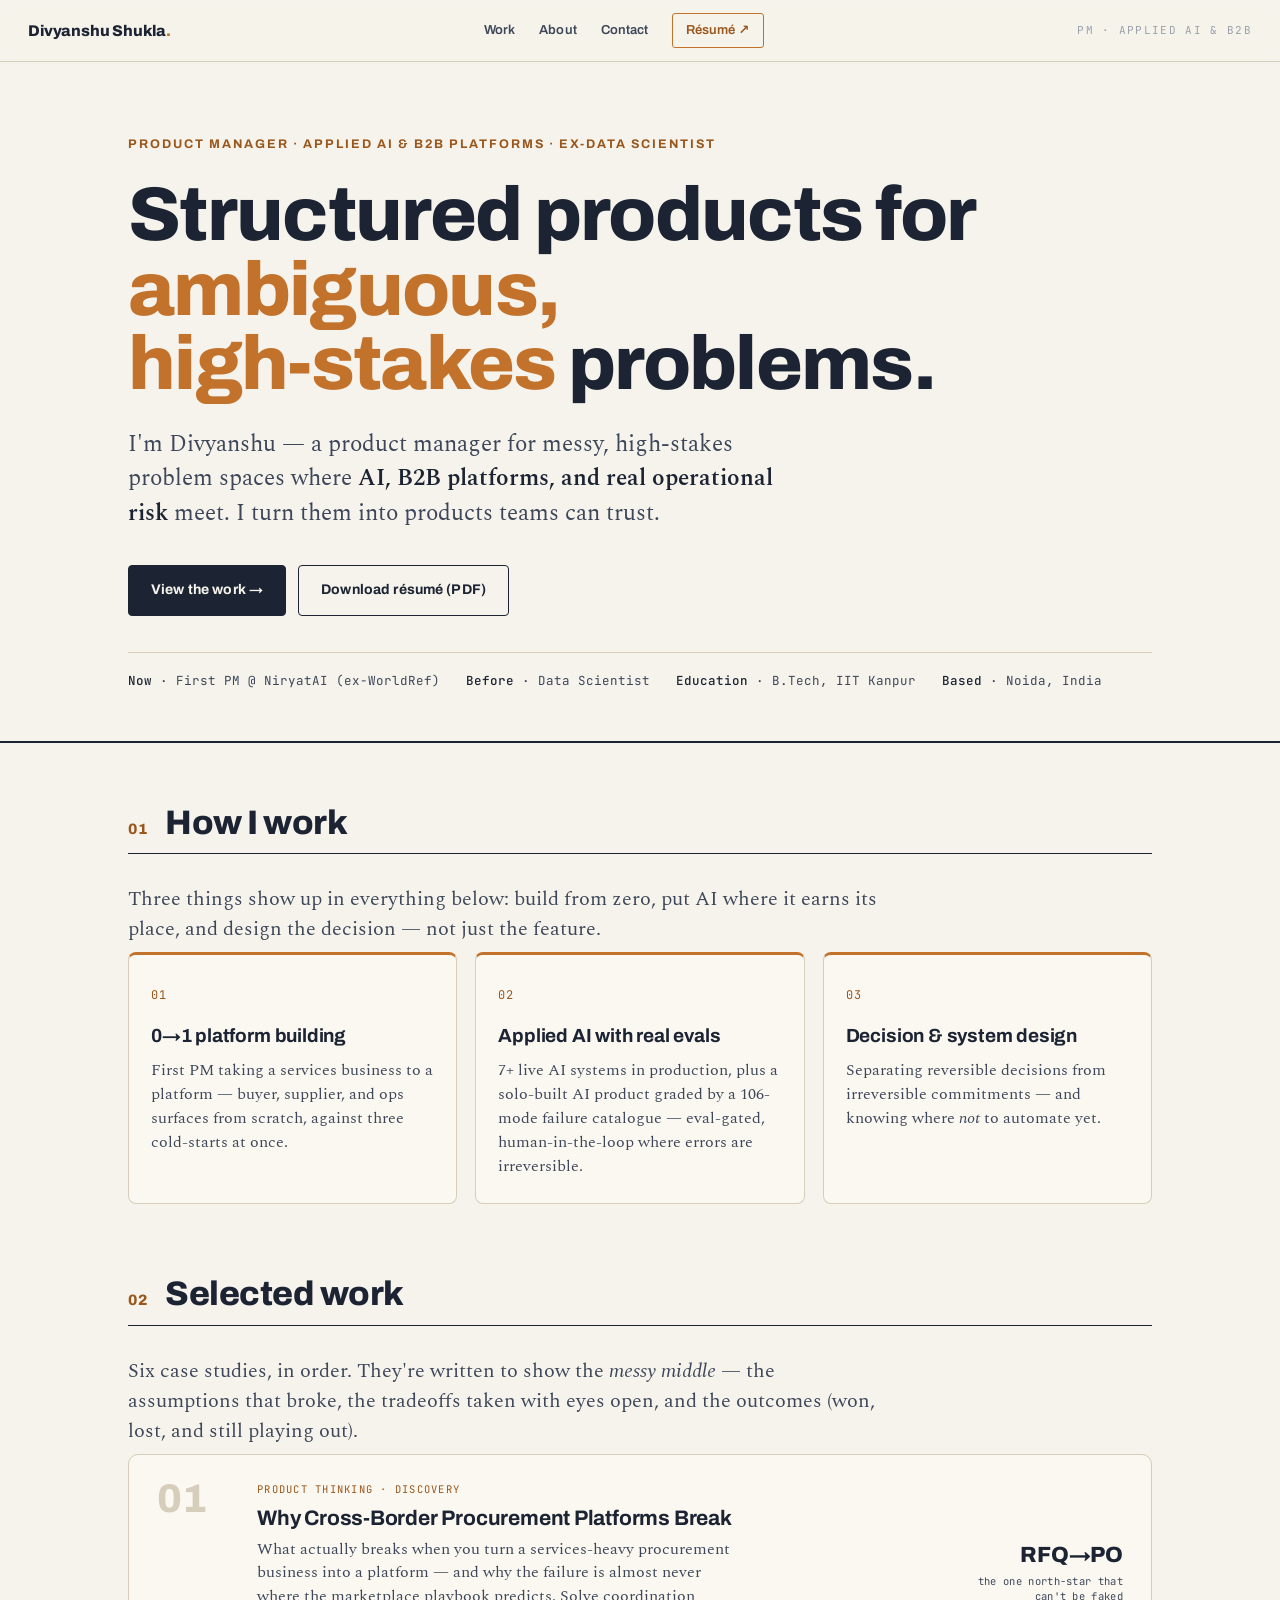
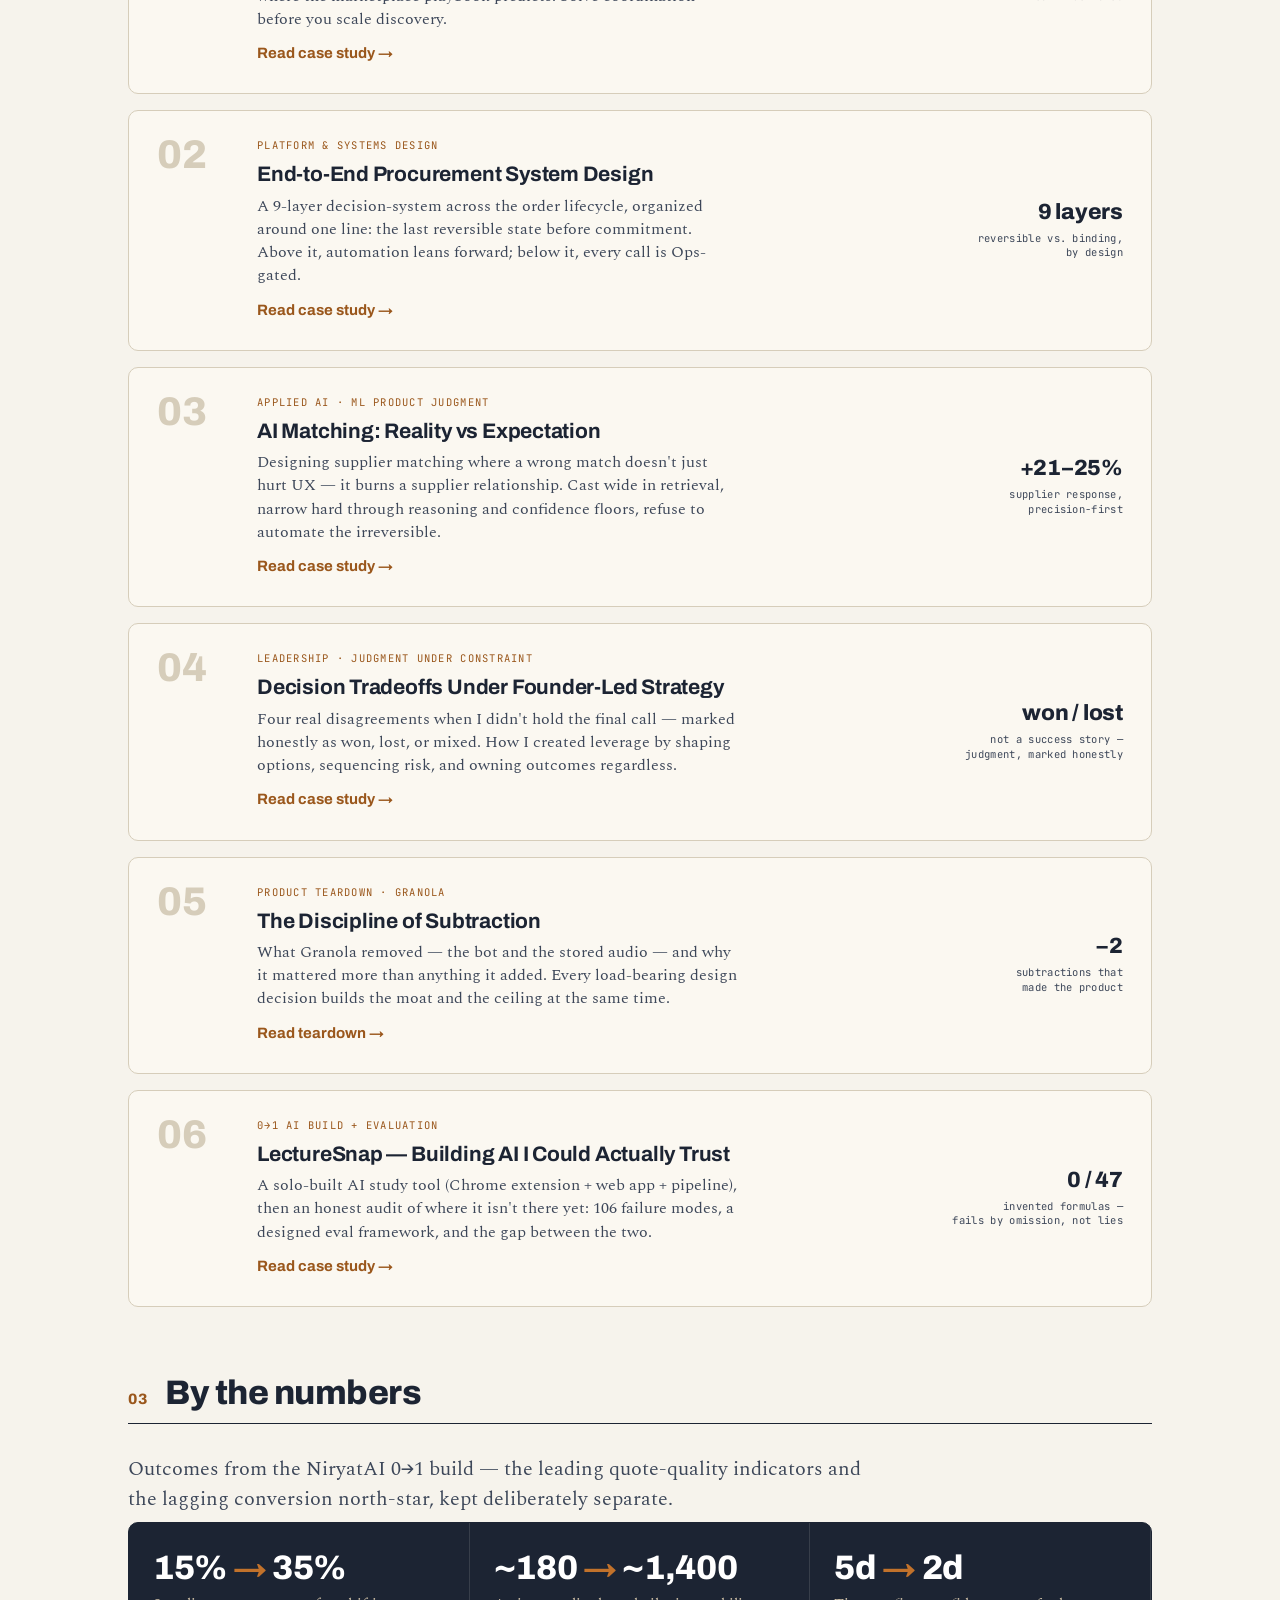
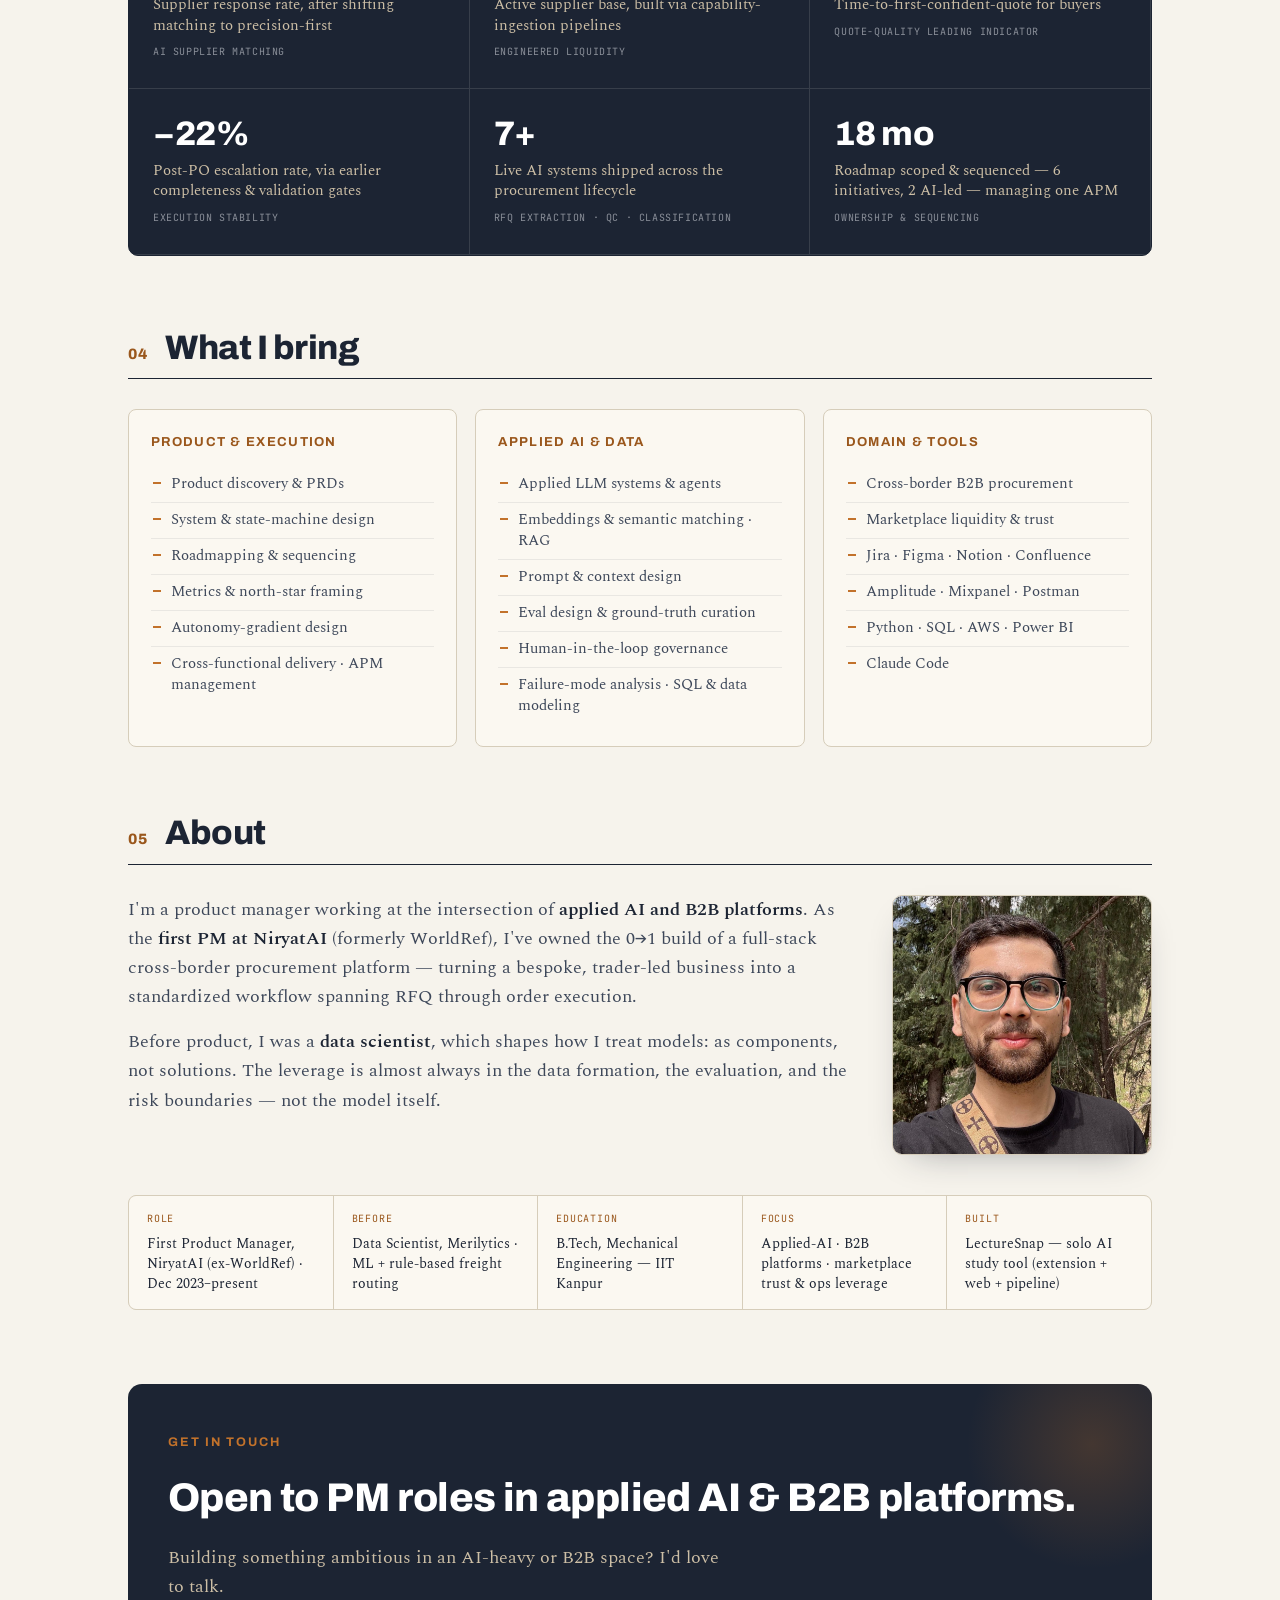
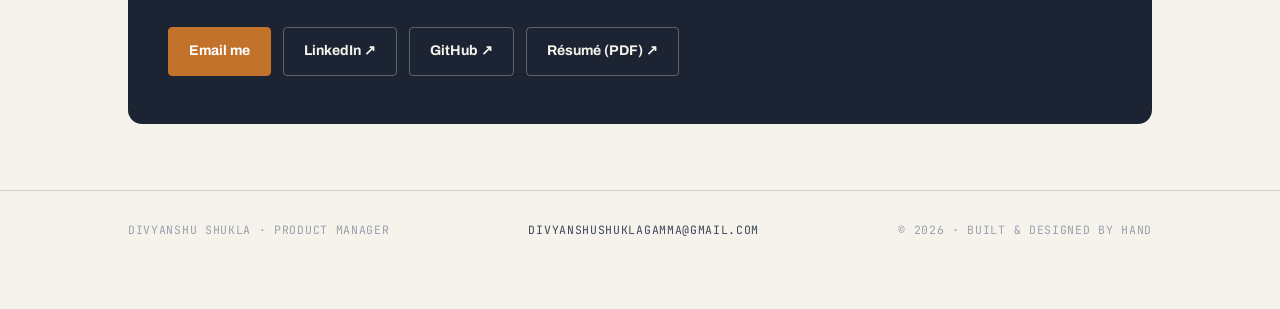
==== index.html @ 14a61c85 "Initial portfolio launch Static PM portfolio — 6 case-study artifacts + homepage, shared design syst" ====
<!DOCTYPE html>
<html lang="en">
<head>
<meta charset="UTF-8">
<meta name="viewport" content="width=device-width, initial-scale=1.0">
<title>Divyanshu Shukla — Product Manager · Applied AI & B2B Platforms</title>
<meta name="description" content="Product manager for applied-AI and B2B platforms. Ex-data scientist. First PM at NiryatAI, building a 0→1 cross-border procurement platform across buyer, supplier, and ops surfaces.">
<meta property="og:title" content="Divyanshu Shukla — Product Manager · Applied AI & B2B Platforms">
<meta property="og:description" content="I take ambiguous, high-stakes problem spaces and ship structured products with measurable outcomes.">
<meta property="og:type" content="website">
<link rel="preconnect" href="https://fonts.googleapis.com">
<link rel="preconnect" href="https://fonts.gstatic.com" crossorigin>
<link href="https://fonts.googleapis.com/css2?family=Spectral:ital,wght@0,400;0,500;0,600;1,400&family=Archivo:wght@400;500;600;700;800&family=JetBrains+Mono:wght@400;500&display=swap" rel="stylesheet">
<link rel="stylesheet" href="assets/pf-chrome.css">
<style>
  :root{
    --ink:#1c2433;
    --ink-soft:#3d4759;
    --paper:#f6f3ec;
    --paper-2:#efe9dd;
    --paper-3:#e9e1d1;
    --line:#d6cdba;
    --line-2:rgba(28,36,51,.08);
    --signal:#c2722b;
    --signal-deep:#9a571c;
    --signal-wash:#f0e2cf;
    --ghost:#9aa1ad;
    --good:#3f7a52;
    --bad:#a8462f;
    --max:1080px;
  }
  *{box-sizing:border-box}
  html{scroll-behavior:smooth}
  body{margin:0;background:var(--paper);color:var(--ink);
    font-family:'Spectral',Georgia,serif;font-size:18px;line-height:1.62;
    -webkit-font-smoothing:antialiased;text-rendering:optimizeLegibility}
  ::selection{background:rgba(194,114,43,.22)}
  .wrap{max-width:var(--max);margin:0 auto;padding:0 28px}
  h1,h2,h3,h4,.eyebrow,.label,.kicker{font-family:'Archivo',system-ui,sans-serif}
  a{color:var(--signal-deep)}

  .eyebrow{font-size:12.5px;font-weight:700;letter-spacing:.16em;text-transform:uppercase;
    color:var(--signal-deep);display:block}
  .mono{font-family:'JetBrains Mono',ui-monospace,monospace}

  /* ---------- HERO ---------- */
  .hero{border-bottom:2px solid var(--ink);padding:72px 0 50px}
  .hero .eyebrow{margin-bottom:24px}
  .hero h1{font-size:clamp(40px,7vw,76px);font-weight:800;line-height:.98;
    letter-spacing:-.022em;margin:0 0 8px}
  .hero h1 .amber{color:var(--signal)}
  .hero .sub{font-size:clamp(19px,2.3vw,23px);color:var(--ink-soft);max-width:660px;
    margin:26px 0 0;line-height:1.5}
  .hero .sub b{color:var(--ink);font-weight:600}
  .cta-row{display:flex;flex-wrap:wrap;gap:12px;margin-top:34px}
  .btn{font-family:'Archivo',sans-serif;font-weight:700;font-size:14px;letter-spacing:.01em;
    text-decoration:none;padding:13px 22px;border-radius:4px;border:1.5px solid var(--ink);
    transition:transform .15s,background .2s,color .2s}
  .btn.primary{background:var(--ink);color:var(--paper)}
  .btn.primary:hover{background:#000;transform:translateY(-1px)}
  .btn.ghost{background:transparent;color:var(--ink)}
  .btn.ghost:hover{background:var(--paper-2);transform:translateY(-1px)}
  .hero .meta{margin-top:36px;display:flex;flex-wrap:wrap;gap:10px 26px;
    font-family:'JetBrains Mono',monospace;font-size:12.5px;color:var(--ink-soft);
    border-top:1px solid var(--line);padding-top:18px}
  .hero .meta b{color:var(--ink);font-weight:500}

  /* ---------- section scaffolding ---------- */
  section.body{padding:62px 0 6px}
  .sechead{display:flex;align-items:baseline;gap:18px;border-bottom:1.5px solid var(--ink);
    padding-bottom:12px;margin-bottom:30px}
  .secnum{font-family:'Archivo',sans-serif;font-weight:800;font-size:15px;
    color:var(--signal-deep);letter-spacing:.04em;flex:none}
  .sechead h2{font-size:clamp(24px,3.6vw,34px);font-weight:800;letter-spacing:-.015em;
    margin:0;line-height:1.06}
  .lede{font-size:20px;color:var(--ink-soft);margin:0 0 8px;max-width:760px;line-height:1.5}

  /* ---------- pillars ---------- */
  .pillars{display:grid;grid-template-columns:repeat(3,1fr);gap:18px;margin:8px 0 4px}
  .pillar{border:1px solid var(--line);border-top:3px solid var(--signal);border-radius:8px;
    padding:24px 22px;background:#fbf8f1}
  .pillar .pn{font-family:'JetBrains Mono',monospace;font-size:12px;color:var(--signal-deep);
    letter-spacing:.08em}
  .pillar h3{font-size:19px;font-weight:700;margin:12px 0 8px;letter-spacing:-.01em}
  .pillar p{margin:0;font-size:15.5px;color:var(--ink-soft);line-height:1.55}

  /* ---------- work cards ---------- */
  .work{display:grid;gap:16px;margin-top:6px}
  .card{display:grid;grid-template-columns:74px 1fr auto;gap:0 26px;align-items:start;
    text-decoration:none;color:inherit;border:1px solid var(--line);border-radius:10px;
    padding:26px 28px;background:#fbf8f1;
    transition:border-color .2s,transform .2s,box-shadow .2s}
  .card:hover{border-color:var(--signal);transform:translateY(-2px);
    box-shadow:0 10px 30px -18px rgba(28,36,51,.4)}
  .card .num{font-family:'Archivo',sans-serif;font-weight:800;font-size:40px;color:var(--line);
    line-height:.9}
  .card:hover .num{color:var(--signal)}
  .card .kind{font-family:'JetBrains Mono',monospace;font-size:10.5px;letter-spacing:.12em;
    text-transform:uppercase;color:var(--signal-deep);margin-bottom:8px;display:block}
  .card h3{font-family:'Archivo',sans-serif;font-size:21px;font-weight:700;margin:0 0 8px;
    letter-spacing:-.01em;line-height:1.16}
  .card p{margin:0;font-size:15.5px;color:var(--ink-soft);line-height:1.5;max-width:60ch}
  .card .res{align-self:center;text-align:right;min-width:150px}
  .card .res .big{font-family:'Archivo',sans-serif;font-weight:800;font-size:22px;color:var(--ink);
    line-height:1;letter-spacing:-.01em}
  .card .res .rl{font-family:'JetBrains Mono',monospace;font-size:10.5px;color:var(--ink-soft);
    letter-spacing:.03em;margin-top:8px;line-height:1.4}
  .card .arrow{font-family:'Archivo',sans-serif;font-weight:700;color:var(--signal-deep);
    font-size:15px;margin-top:10px;display:inline-block}

  /* ---------- metrics ---------- */
  .metrics{display:grid;grid-template-columns:repeat(3,1fr);gap:0;margin:6px 0;
    border:1px solid var(--ink);border-radius:10px;overflow:hidden;background:var(--ink)}
  .metric{padding:28px 24px;background:var(--ink);color:#e9e4d8;
    border-right:1px solid rgba(246,243,236,.12);border-bottom:1px solid rgba(246,243,236,.12)}
  .metric .big{font-family:'Archivo',sans-serif;font-weight:800;font-size:34px;color:#fff;
    line-height:1;letter-spacing:-.01em}
  .metric .big .arr{color:var(--signal);font-weight:700}
  .metric .lbl{font-size:14.5px;color:#cdbfa6;margin-top:10px;line-height:1.4;font-family:'Spectral',serif}
  .metric .src{font-family:'JetBrains Mono',monospace;font-size:10px;color:#8a8f99;
    letter-spacing:.06em;margin-top:8px;text-transform:uppercase}

  /* ---------- competencies ---------- */
  .comp{display:grid;grid-template-columns:repeat(3,1fr);gap:18px}
  .comp .group{border:1px solid var(--line);border-radius:8px;padding:22px;background:#fbf8f1}
  .comp .group h4{font-size:13px;font-weight:700;letter-spacing:.1em;text-transform:uppercase;
    color:var(--signal-deep);margin:0 0 14px}
  .comp ul{list-style:none;margin:0;padding:0}
  .comp li{font-size:14.5px;color:var(--ink-soft);padding:7px 0 7px 20px;position:relative;
    border-bottom:1px solid var(--line-2);line-height:1.45}
  .comp li:last-child{border-bottom:none}
  .comp li::before{content:"";position:absolute;left:2px;top:15px;width:8px;height:2px;
    background:var(--signal)}

  /* ---------- about ---------- */
  .about-grid{display:grid;grid-template-columns:1fr 260px;gap:44px;align-items:start}
  .about p{margin:0 0 16px;color:var(--ink-soft)}
  .about p b{color:var(--ink);font-weight:600}
  .about-side{display:flex;flex-direction:column;gap:18px}
  .portrait{width:100%;height:auto;aspect-ratio:1/1;object-fit:cover;object-position:50% 38%;
    border-radius:10px;border:1px solid var(--line);
    box-shadow:0 14px 36px -20px rgba(28,36,51,.45);display:block}
  .facts{display:grid;grid-template-columns:repeat(auto-fit,minmax(150px,1fr));gap:1px;margin-top:40px;
    background:var(--line);border:1px solid var(--line);border-radius:8px;overflow:hidden}
  .facts .row{display:block;padding:15px 18px;font-size:14px;background:#fbf8f1}
  .facts .k{font-family:'JetBrains Mono',monospace;font-size:10px;letter-spacing:.08em;
    text-transform:uppercase;color:var(--signal-deep);display:block;margin-bottom:7px}
  .facts .v{color:var(--ink);display:block;line-height:1.42}

  /* ---------- contact ---------- */
  .contact{background:var(--ink);color:var(--paper);border-radius:14px;padding:48px 40px;
    margin:6px 0 0;position:relative;overflow:hidden}
  .contact::after{content:"";position:absolute;right:-70px;top:-70px;width:260px;height:260px;
    border-radius:50%;background:radial-gradient(circle,rgba(194,114,43,.24),transparent 68%)}
  .contact .eyebrow{color:var(--signal);margin-bottom:14px}
  .contact h2{font-family:'Archivo',sans-serif;font-size:clamp(28px,4vw,40px);font-weight:800;
    color:#fff;margin:0 0 12px;letter-spacing:-.015em;position:relative;z-index:1}
  .contact p{color:#cdbfa6;max-width:560px;margin:0 0 26px;position:relative;z-index:1}
  .contact .links{display:flex;flex-wrap:wrap;gap:12px;position:relative;z-index:1}
  .contact .links a{font-family:'Archivo',sans-serif;font-weight:700;font-size:14px;
    text-decoration:none;padding:12px 20px;border-radius:4px;border:1.5px solid rgba(246,243,236,.3);
    color:var(--paper);transition:background .2s,border-color .2s}
  .contact .links a:hover{background:rgba(246,243,236,.1);border-color:var(--signal)}
  .contact .links a.solid{background:var(--signal);border-color:var(--signal);color:#fff}
  .contact .links a.solid:hover{background:var(--signal-deep)}

  footer.site{border-top:1px solid var(--line);margin-top:60px;padding:30px 0 70px}
  footer.site .row{display:flex;justify-content:space-between;flex-wrap:wrap;gap:14px;
    font-family:'JetBrains Mono',monospace;font-size:11.5px;letter-spacing:.06em;
    color:var(--ghost);text-transform:uppercase}
  footer.site a{color:var(--ink-soft);text-decoration:none}
  footer.site a:hover{color:var(--signal-deep)}

  .reveal{opacity:0;transform:translateY(16px);transition:opacity .7s ease,transform .7s ease}
  .reveal.in{opacity:1;transform:none}
  @media (prefers-reduced-motion:reduce){.reveal{opacity:1;transform:none;transition:none}}

  @media(max-width:820px){
    .pillars,.comp{grid-template-columns:1fr}
    .metrics{grid-template-columns:1fr 1fr}
    .about-grid{grid-template-columns:1fr;gap:24px;justify-items:center}
    .about{justify-self:stretch}
    .portrait{max-width:240px}
  }
  @media(max-width:680px){
    .wrap{padding:0 20px}
    .hero{padding:52px 0 38px}
    .cta-row .btn{flex:1 1 100%;text-align:center}
    .sechead{gap:12px}
    .card{grid-template-columns:1fr;gap:6px;padding:22px}
    .card .num{font-size:30px}
    .card .res{text-align:left;margin-top:14px}
    .metrics{grid-template-columns:1fr}
    .contact{padding:34px 24px}
  }
</style>
</head>
<body>
<a href="#work" class="pf-skip">Skip to work</a>

<!-- shared top nav -->
<nav class="pf-nav">
  <a class="pf-home" href="index.html">Divyanshu Shukla<span class="dot">.</span></a>
  <div class="pf-nav-links">
    <a href="#work">Work</a>
    <a href="#about">About</a>
    <a href="#contact">Contact</a>
    <a class="pf-cta" href="assets/Divyanshu_Shukla_PM_Resume.pdf" target="_blank" rel="noopener">Résumé ↗</a>
  </div>
  <span class="pf-nav-num">PM · Applied AI &amp; B2B</span>
</nav>

<!-- ============ HERO ============ -->
<header class="hero">
  <div class="wrap">
    <span class="eyebrow">Product Manager · Applied AI &amp; B2B Platforms · Ex-Data Scientist</span>
    <h1>Structured products for <span class="amber">ambiguous,<br>high-stakes</span> problems.</h1>
    <p class="sub">I'm Divyanshu — a product manager for messy, high-stakes problem spaces where <b>AI, B2B platforms, and real operational risk</b> meet. I turn them into products teams can trust.</p>
    <div class="cta-row">
      <a class="btn primary" href="#work">View the work →</a>
      <a class="btn ghost" href="assets/Divyanshu_Shukla_PM_Resume.pdf" target="_blank" rel="noopener">Download résumé (PDF)</a>
    </div>
    <div class="meta">
      <span><b>Now</b> · First PM @ NiryatAI (ex-WorldRef)</span>
      <span><b>Before</b> · Data Scientist</span>
      <span><b>Education</b> · B.Tech, IIT Kanpur</span>
      <span><b>Based</b> · Noida, India</span>
    </div>
  </div>
</header>

<main class="wrap">

<!-- ============ WHAT I DO ============ -->
<section class="body reveal" id="approach">
  <div class="sechead"><span class="secnum">01</span><h2>How I work</h2></div>
  <p class="lede">Three things show up in everything below: build from zero, put AI where it earns its place, and design the decision — not just the feature.</p>
  <div class="pillars">
    <div class="pillar">
      <span class="pn">01</span>
      <h3>0→1 platform building</h3>
      <p>First PM taking a services business to a platform — buyer, supplier, and ops surfaces from scratch, against three cold-starts at once.</p>
    </div>
    <div class="pillar">
      <span class="pn">02</span>
      <h3>Applied AI with real evals</h3>
      <p>7+ live AI systems in production, plus a solo-built AI product graded by a 106-mode failure catalogue — eval-gated, human-in-the-loop where errors are irreversible.</p>
    </div>
    <div class="pillar">
      <span class="pn">03</span>
      <h3>Decision &amp; system design</h3>
      <p>Separating reversible decisions from irreversible commitments — and knowing where <em>not</em> to automate yet.</p>
    </div>
  </div>
</section>

<!-- ============ SELECTED WORK ============ -->
<section class="body reveal" id="work">
  <div class="sechead"><span class="secnum">02</span><h2>Selected work</h2></div>
  <p class="lede">Six case studies, in order. They're written to show the <em>messy middle</em> — the assumptions that broke, the tradeoffs taken with eyes open, and the outcomes (won, lost, and still playing out).</p>

  <div class="work">

    <a class="card" href="artifact-1-why-platforms-break.html">
      <div class="num">01</div>
      <div>
        <span class="kind">Product thinking · Discovery</span>
        <h3>Why Cross-Border Procurement Platforms Break</h3>
        <p>What actually breaks when you turn a services-heavy procurement business into a platform — and why the failure is almost never where the marketplace playbook predicts. Solve coordination before you scale discovery.</p>
        <span class="arrow">Read case study →</span>
      </div>
      <div class="res"><div class="big">RFQ→PO</div><div class="rl">the one north-star that<br>can't be faked</div></div>
    </a>

    <a class="card" href="artifact-2-system-design.html">
      <div class="num">02</div>
      <div>
        <span class="kind">Platform &amp; systems design</span>
        <h3>End-to-End Procurement System Design</h3>
        <p>A 9-layer decision-system across the order lifecycle, organized around one line: the last reversible state before commitment. Above it, automation leans forward; below it, every call is Ops-gated.</p>
        <span class="arrow">Read case study →</span>
      </div>
      <div class="res"><div class="big">9 layers</div><div class="rl">reversible vs. binding,<br>by design</div></div>
    </a>

    <a class="card" href="artifact-3-ai-matching.html">
      <div class="num">03</div>
      <div>
        <span class="kind">Applied AI · ML product judgment</span>
        <h3>AI Matching: Reality vs Expectation</h3>
        <p>Designing supplier matching where a wrong match doesn't just hurt UX — it burns a supplier relationship. Cast wide in retrieval, narrow hard through reasoning and confidence floors, refuse to automate the irreversible.</p>
        <span class="arrow">Read case study →</span>
      </div>
      <div class="res"><div class="big">+21–25%</div><div class="rl">supplier response,<br>precision-first</div></div>
    </a>

    <a class="card" href="artifact-4-decision-tradeoffs.html">
      <div class="num">04</div>
      <div>
        <span class="kind">Leadership · judgment under constraint</span>
        <h3>Decision Tradeoffs Under Founder-Led Strategy</h3>
        <p>Four real disagreements when I didn't hold the final call — marked honestly as won, lost, or mixed. How I created leverage by shaping options, sequencing risk, and owning outcomes regardless.</p>
        <span class="arrow">Read case study →</span>
      </div>
      <div class="res"><div class="big">won / lost</div><div class="rl">not a success story —<br>judgment, marked honestly</div></div>
    </a>

    <a class="card" href="artifact-5-granola-teardown.html">
      <div class="num">05</div>
      <div>
        <span class="kind">Product teardown · Granola</span>
        <h3>The Discipline of Subtraction</h3>
        <p>What Granola removed — the bot and the stored audio — and why it mattered more than anything it added. Every load-bearing design decision builds the moat and the ceiling at the same time.</p>
        <span class="arrow">Read teardown →</span>
      </div>
      <div class="res"><div class="big">−2</div><div class="rl">subtractions that<br>made the product</div></div>
    </a>

    <a class="card" href="artifact-6-lecturesnap.html">
      <div class="num">06</div>
      <div>
        <span class="kind">0→1 AI build + evaluation</span>
        <h3>LectureSnap — Building AI I Could Actually Trust</h3>
        <p>A solo-built AI study tool (Chrome extension + web app + pipeline), then an honest audit of where it isn't there yet: 106 failure modes, a designed eval framework, and the gap between the two.</p>
        <span class="arrow">Read case study →</span>
      </div>
      <div class="res"><div class="big">0 / 47</div><div class="rl">invented formulas —<br>fails by omission, not lies</div></div>
    </a>

  </div>
</section>

<!-- ============ BY THE NUMBERS ============ -->
<section class="body reveal" id="impact">
  <div class="sechead"><span class="secnum">03</span><h2>By the numbers</h2></div>
  <p class="lede">Outcomes from the NiryatAI 0→1 build — the leading quote-quality indicators and the lagging conversion north-star, kept deliberately separate.</p>
  <div class="metrics">
    <div class="metric"><div class="big">15% <span class="arr">→</span> 35%</div><div class="lbl">Supplier response rate, after shifting matching to precision-first</div><div class="src">AI supplier matching</div></div>
    <div class="metric"><div class="big">~180 <span class="arr">→</span> ~1,400</div><div class="lbl">Active supplier base, built via capability-ingestion pipelines</div><div class="src">Engineered liquidity</div></div>
    <div class="metric"><div class="big">5d <span class="arr">→</span> 2d</div><div class="lbl">Time-to-first-confident-quote for buyers</div><div class="src">Quote-quality leading indicator</div></div>
    <div class="metric"><div class="big">−22%</div><div class="lbl">Post-PO escalation rate, via earlier completeness &amp; validation gates</div><div class="src">Execution stability</div></div>
    <div class="metric"><div class="big">7+</div><div class="lbl">Live AI systems shipped across the procurement lifecycle</div><div class="src">RFQ extraction · QC · classification</div></div>
    <div class="metric"><div class="big">18 mo</div><div class="lbl">Roadmap scoped &amp; sequenced — 6 initiatives, 2 AI-led — managing one APM</div><div class="src">Ownership &amp; sequencing</div></div>
  </div>
</section>

<!-- ============ COMPETENCIES ============ -->
<section class="body reveal" id="skills">
  <div class="sechead"><span class="secnum">04</span><h2>What I bring</h2></div>
  <div class="comp">
    <div class="group">
      <h4>Product &amp; execution</h4>
      <ul>
        <li>Product discovery &amp; PRDs</li>
        <li>System &amp; state-machine design</li>
        <li>Roadmapping &amp; sequencing</li>
        <li>Metrics &amp; north-star framing</li>
        <li>Autonomy-gradient design</li>
        <li>Cross-functional delivery · APM management</li>
      </ul>
    </div>
    <div class="group">
      <h4>Applied AI &amp; data</h4>
      <ul>
        <li>Applied LLM systems &amp; agents</li>
        <li>Embeddings &amp; semantic matching · RAG</li>
        <li>Prompt &amp; context design</li>
        <li>Eval design &amp; ground-truth curation</li>
        <li>Human-in-the-loop governance</li>
        <li>Failure-mode analysis · SQL &amp; data modeling</li>
      </ul>
    </div>
    <div class="group">
      <h4>Domain &amp; tools</h4>
      <ul>
        <li>Cross-border B2B procurement</li>
        <li>Marketplace liquidity &amp; trust</li>
        <li>Jira · Figma · Notion · Confluence</li>
        <li>Amplitude · Mixpanel · Postman</li>
        <li>Python · SQL · AWS · Power BI</li>
        <li>Claude Code</li>
      </ul>
    </div>
  </div>
</section>

<!-- ============ ABOUT ============ -->
<section class="body reveal" id="about">
  <div class="sechead"><span class="secnum">05</span><h2>About</h2></div>
  <div class="about-grid">
    <div class="about">
      <p>I'm a product manager working at the intersection of <b>applied AI and B2B platforms</b>. As the <b>first PM at NiryatAI</b> (formerly WorldRef), I've owned the 0→1 build of a full-stack cross-border procurement platform — turning a bespoke, trader-led business into a standardized workflow spanning RFQ through order execution.</p>
      <p>Before product, I was a <b>data scientist</b>, which shapes how I treat models: as components, not solutions. The leverage is almost always in the data formation, the evaluation, and the risk boundaries — not the model itself.</p>
    </div>
    <img class="portrait" src="assets/divyanshu-portrait.jpg" alt="Divyanshu Shukla" width="1000" height="1000" decoding="async">
  </div>
  <div class="facts">
    <div class="row"><span class="k">Role</span><span class="v">First Product Manager, NiryatAI (ex-WorldRef) · Dec 2023–present</span></div>
    <div class="row"><span class="k">Before</span><span class="v">Data Scientist, Merilytics · ML + rule-based freight routing</span></div>
    <div class="row"><span class="k">Education</span><span class="v">B.Tech, Mechanical Engineering — IIT Kanpur</span></div>
    <div class="row"><span class="k">Focus</span><span class="v">Applied-AI · B2B platforms · marketplace trust &amp; ops leverage</span></div>
    <div class="row"><span class="k">Built</span><span class="v">LectureSnap — solo AI study tool (extension + web + pipeline)</span></div>
  </div>
</section>

<!-- ============ CONTACT ============ -->
<section class="body reveal" id="contact">
  <div class="contact">
    <span class="eyebrow">Get in touch</span>
    <h2>Open to PM roles in applied AI &amp; B2B platforms.</h2>
    <p>Building something ambitious in an AI-heavy or B2B space? I'd love to talk.</p>
    <div class="links">
      <a class="solid" href="mailto:divyanshushuklagamma@gmail.com">Email me</a>
      <a href="https://www.linkedin.com/in/ds-v/" target="_blank" rel="noopener">LinkedIn ↗</a>
      <a href="https://github.com/DS-v" target="_blank" rel="noopener">GitHub ↗</a>
      <a href="assets/Divyanshu_Shukla_PM_Resume.pdf" target="_blank" rel="noopener">Résumé (PDF) ↗</a>
    </div>
  </div>
</section>

</main>

<footer class="site">
  <div class="wrap">
    <div class="row">
      <span>Divyanshu Shukla · Product Manager</span>
      <span><a href="mailto:divyanshushuklagamma@gmail.com">divyanshushuklagamma@gmail.com</a></span>
      <span>© 2026 · Built &amp; designed by hand</span>
    </div>
  </div>
</footer>

<script>
  (function(){
    var rm = window.matchMedia && window.matchMedia('(prefers-reduced-motion: reduce)').matches;
    var els = document.querySelectorAll('.reveal');
    if(rm || !('IntersectionObserver' in window)){els.forEach(function(e){e.classList.add('in')});return;}
    var io = new IntersectionObserver(function(entries){
      entries.forEach(function(en){if(en.isIntersecting){en.target.classList.add('in');io.unobserve(en.target);}});
    },{threshold:0.10,rootMargin:'0px 0px -40px 0px'});
    els.forEach(function(e){io.observe(e)});
  })();
</script>
</body>
</html>
---- assets/pf-chrome.css ----
/* ============================================================
   pf-chrome.css — shared portfolio chrome (nav + pager)
   Used by the homepage and all six artifacts so navigation
   is identical everywhere. Palette + type match the artifact-3
   system: Archivo headings / Spectral body / JetBrains Mono labels.
   ============================================================ */
:root{
  --pf-ink:#1c2433;
  --pf-ink-soft:#3d4759;
  --pf-paper:#f6f3ec;
  --pf-paper-2:#efe9dd;
  --pf-line:#d6cdba;
  --pf-signal:#c2722b;
  --pf-signal-deep:#9a571c;
  --pf-signal-wash:#f0e2cf;
  --pf-ghost:#9aa1ad;
}

/* ---- Skip link (a11y) ---- */
.pf-skip{position:absolute;left:-9999px;top:0;background:var(--pf-ink);color:#fff;
  padding:10px 16px;border-radius:0 0 6px 0;z-index:500;font-family:'Archivo',sans-serif;
  font-size:13px;font-weight:600;text-decoration:none}
.pf-skip:focus{left:0}

/* ---- Top nav ---- */
.pf-nav{
  position:sticky;top:0;z-index:200;
  display:flex;align-items:center;justify-content:space-between;gap:18px;
  padding:13px 28px;
  background:rgba(246,243,236,.9);
  -webkit-backdrop-filter:saturate(140%) blur(8px);
  backdrop-filter:saturate(140%) blur(8px);
  border-bottom:1px solid var(--pf-line);
  font-family:'Archivo',system-ui,sans-serif;
}
.pf-nav a{text-decoration:none;color:inherit}
.pf-nav .pf-home{font-weight:800;font-size:15.5px;letter-spacing:-.01em;color:var(--pf-ink);white-space:nowrap}
.pf-nav .pf-home .dot{color:var(--pf-signal)}
.pf-nav-links{display:flex;gap:24px;align-items:center}
.pf-nav-links a{font-size:13px;font-weight:600;color:var(--pf-ink-soft);letter-spacing:.005em;transition:color .15s}
.pf-nav-links a:hover{color:var(--pf-signal-deep)}
.pf-nav-links a.pf-cta{border:1px solid var(--pf-signal);color:var(--pf-signal-deep);
  padding:6px 13px;border-radius:3px}
.pf-nav-links a.pf-cta:hover{background:var(--pf-signal-wash)}
.pf-nav-num{font-family:'JetBrains Mono',ui-monospace,monospace;font-size:11px;
  letter-spacing:.12em;text-transform:uppercase;color:var(--pf-ghost);white-space:nowrap}

@media(max-width:720px){
  .pf-nav{padding:11px 18px}
  .pf-nav-links{gap:14px}
  .pf-nav-links a:not(.pf-cta){display:none}
  .pf-nav-num{display:none}
}

/* ---- Prev / Next pager (artifacts) ---- */
.pf-pager{
  max-width:980px;margin:0 auto;padding:34px 28px 12px;
  display:grid;grid-template-columns:1fr auto 1fr;gap:14px;align-items:stretch;
  font-family:'Archivo',system-ui,sans-serif;
}
.pf-pager a{
  text-decoration:none;border:1px solid var(--pf-line);border-radius:8px;
  padding:16px 18px;background:var(--pf-paper-2);
  transition:border-color .2s,background .2s,transform .2s;display:block}
.pf-pager a:hover{border-color:var(--pf-signal);background:#fbf8f1}
.pf-pager .k{font-family:'JetBrains Mono',ui-monospace,monospace;font-size:10px;
  letter-spacing:.14em;text-transform:uppercase;color:var(--pf-signal-deep);
  display:block;margin-bottom:7px}
.pf-pager .t{font-weight:700;font-size:14.5px;color:var(--pf-ink);line-height:1.32;
  display:block}
.pf-pager .prev{text-align:left}
.pf-pager .next{text-align:right}
.pf-pager .index{display:flex;align-items:center;justify-content:center;text-align:center;
  font-size:12.5px;font-weight:700;color:var(--pf-ink-soft);white-space:nowrap;
  background:transparent;border-style:dashed}
.pf-pager .index:hover{background:transparent;border-color:var(--pf-signal)}
.pf-pager .spacer{border:none;background:transparent;cursor:default}
.pf-pager .spacer:hover{border:none;background:transparent}

@media(max-width:680px){
  .pf-pager{grid-template-columns:1fr;padding:26px 20px 8px}
  .pf-pager .next,.pf-pager .prev{text-align:left}
}
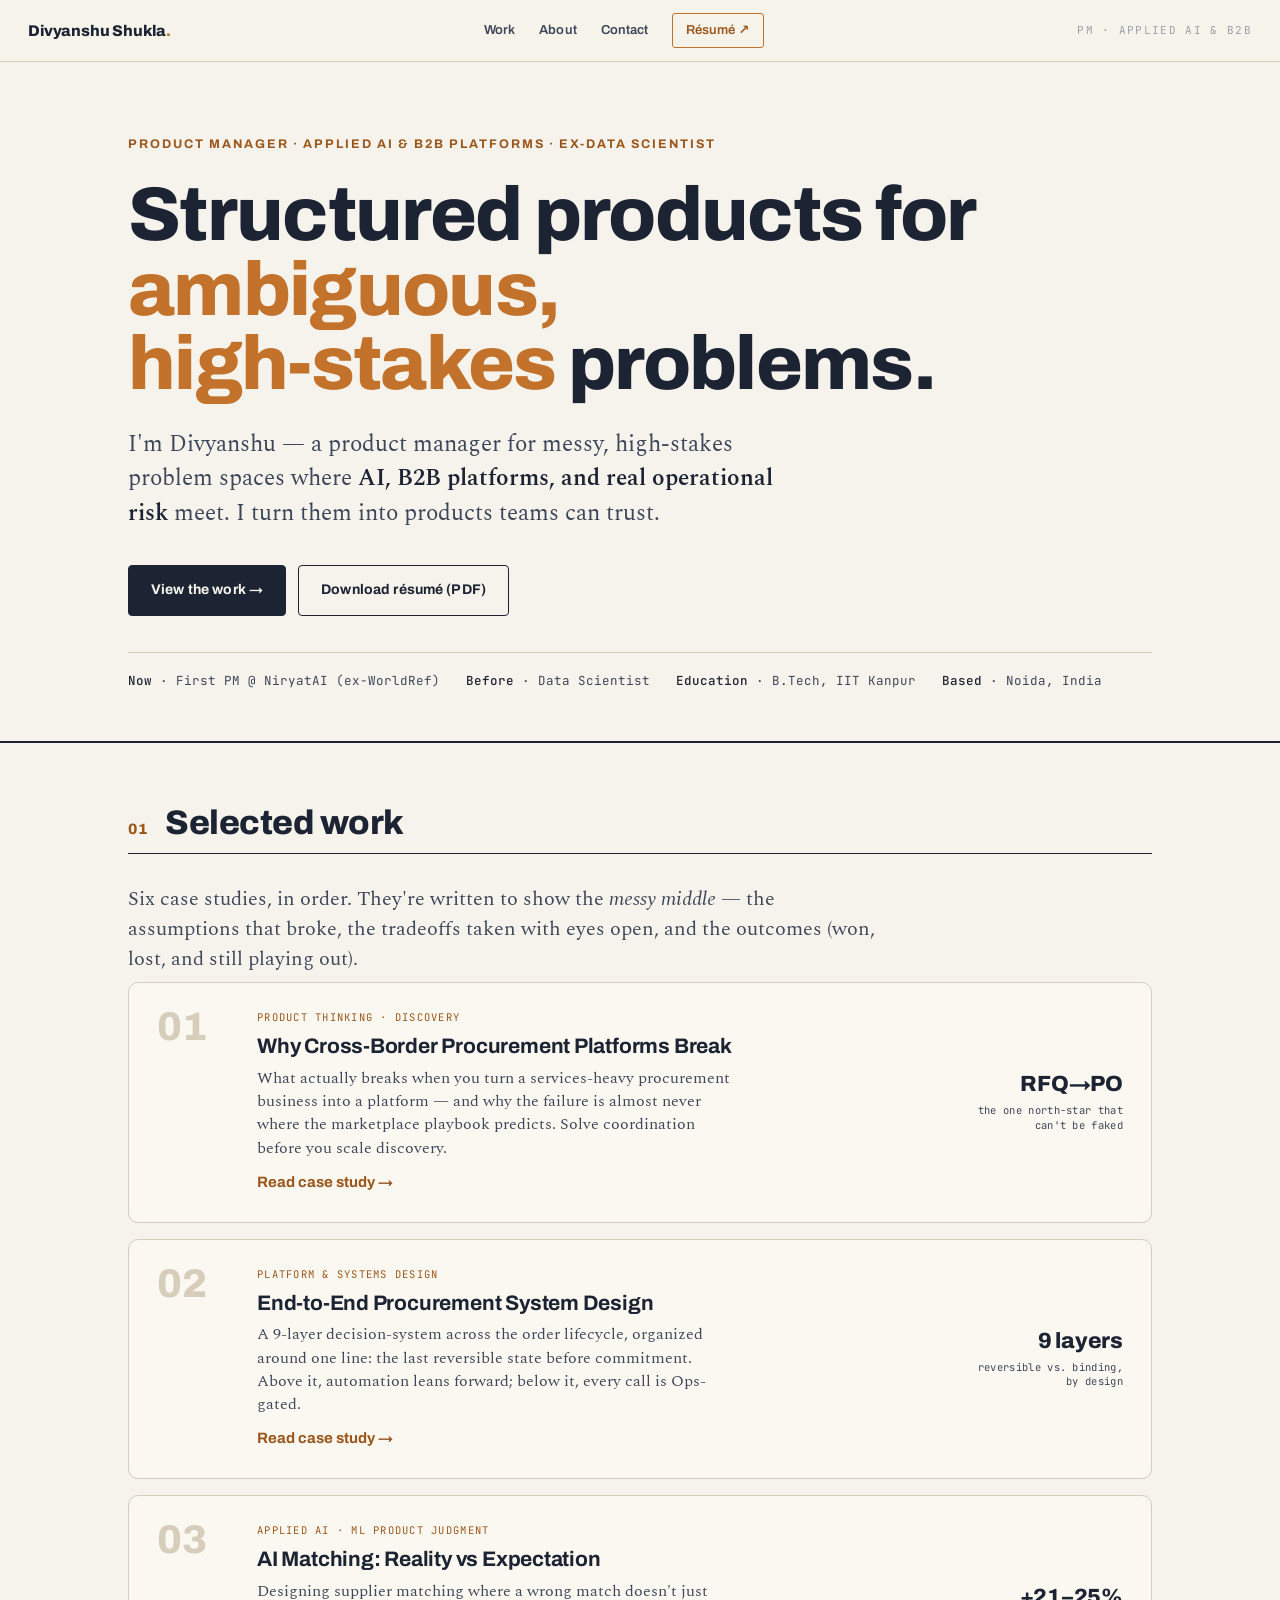
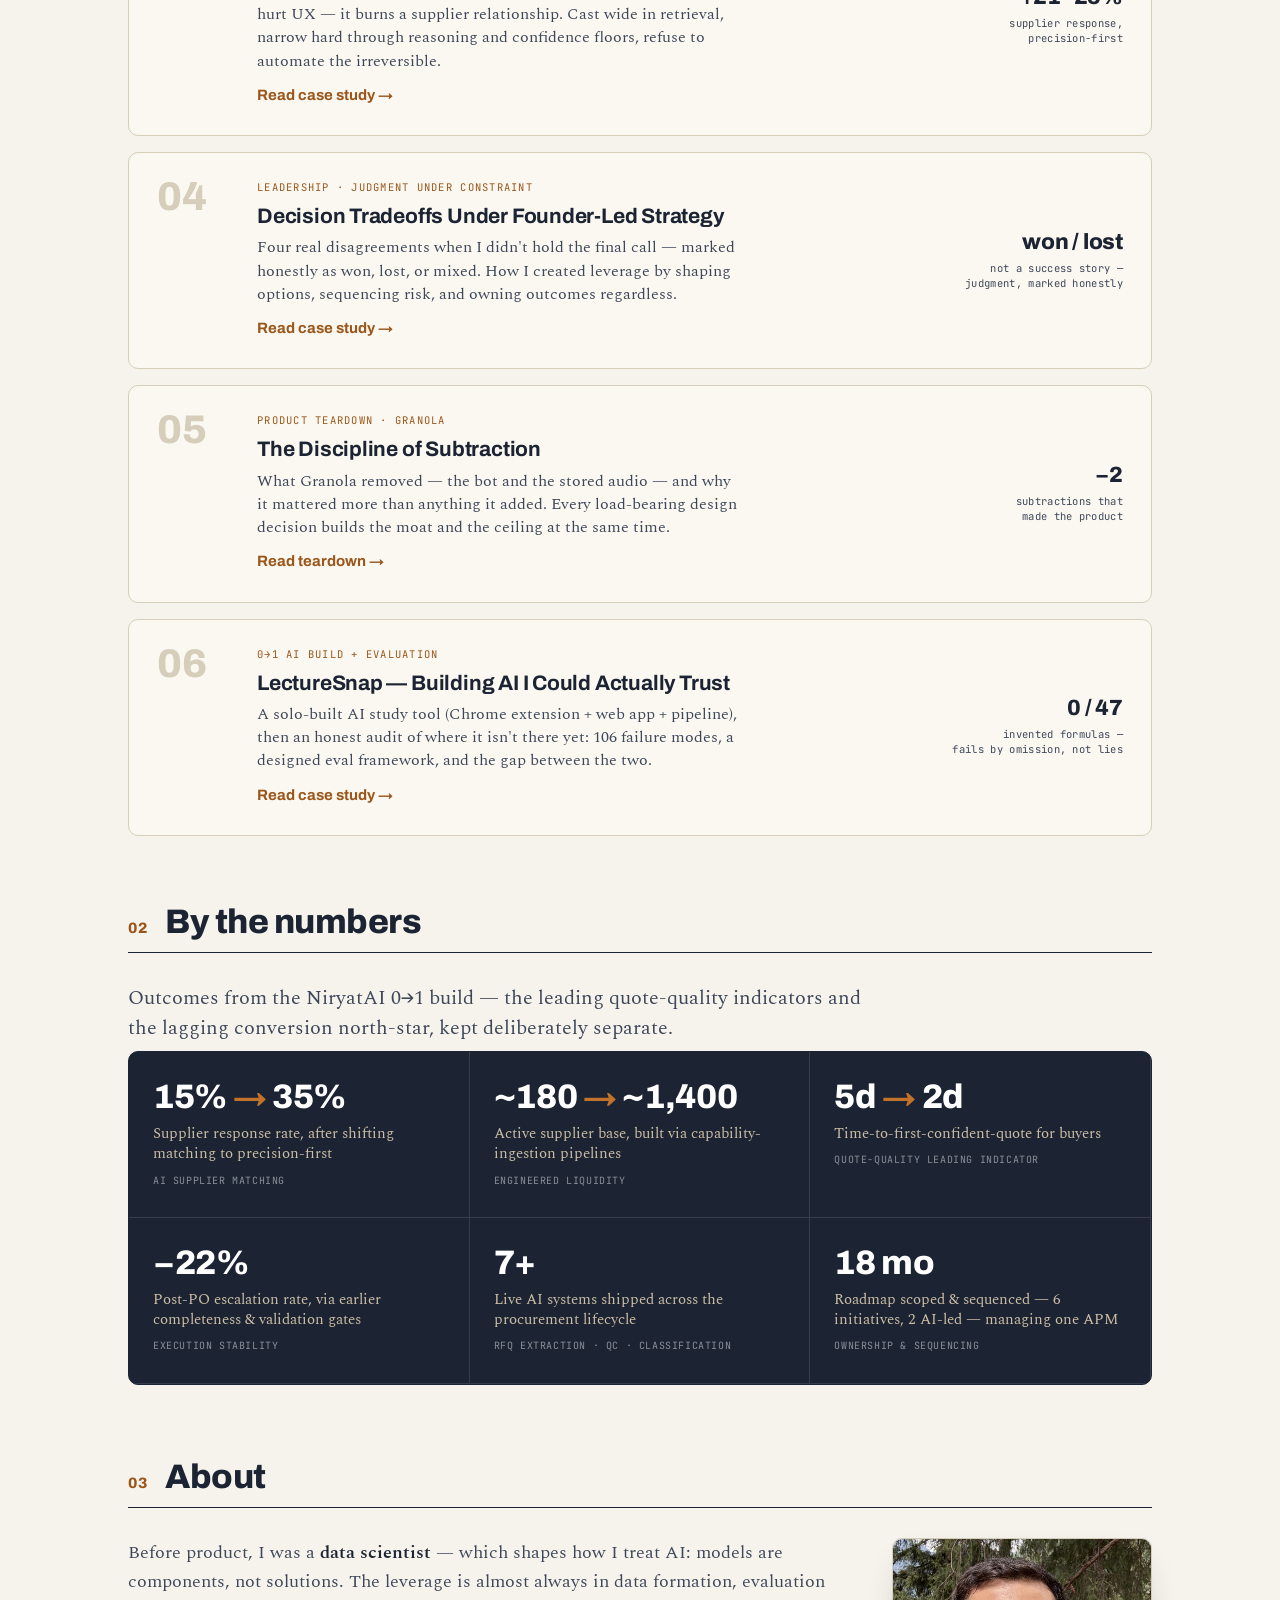
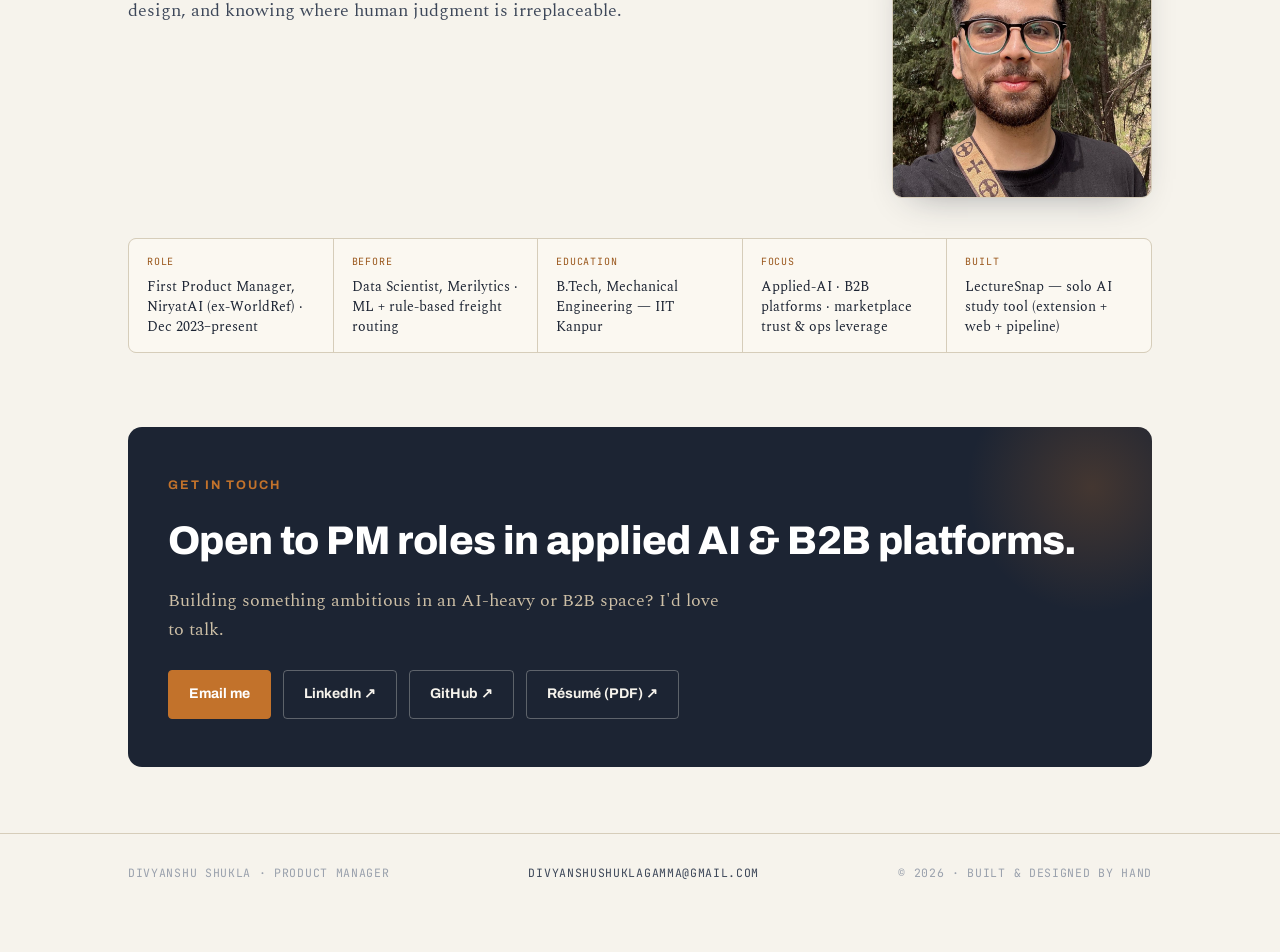
==== commit 6b672005: "Tighten homepage and normalize artifact design system Homepage: remove How I work and What I bring s" ====
--- a/index.html
+++ b/index.html
@@ -75,14 +75,6 @@
     margin:0;line-height:1.06}
   .lede{font-size:20px;color:var(--ink-soft);margin:0 0 8px;max-width:760px;line-height:1.5}
 
-  /* ---------- pillars ---------- */
-  .pillars{display:grid;grid-template-columns:repeat(3,1fr);gap:18px;margin:8px 0 4px}
-  .pillar{border:1px solid var(--line);border-top:3px solid var(--signal);border-radius:8px;
-    padding:24px 22px;background:#fbf8f1}
-  .pillar .pn{font-family:'JetBrains Mono',monospace;font-size:12px;color:var(--signal-deep);
-    letter-spacing:.08em}
-  .pillar h3{font-size:19px;font-weight:700;margin:12px 0 8px;letter-spacing:-.01em}
-  .pillar p{margin:0;font-size:15.5px;color:var(--ink-soft);line-height:1.55}
 
   /* ---------- work cards ---------- */
   .work{display:grid;gap:16px;margin-top:6px}
@@ -120,17 +112,6 @@
   .metric .src{font-family:'JetBrains Mono',monospace;font-size:10px;color:#8a8f99;
     letter-spacing:.06em;margin-top:8px;text-transform:uppercase}
 
-  /* ---------- competencies ---------- */
-  .comp{display:grid;grid-template-columns:repeat(3,1fr);gap:18px}
-  .comp .group{border:1px solid var(--line);border-radius:8px;padding:22px;background:#fbf8f1}
-  .comp .group h4{font-size:13px;font-weight:700;letter-spacing:.1em;text-transform:uppercase;
-    color:var(--signal-deep);margin:0 0 14px}
-  .comp ul{list-style:none;margin:0;padding:0}
-  .comp li{font-size:14.5px;color:var(--ink-soft);padding:7px 0 7px 20px;position:relative;
-    border-bottom:1px solid var(--line-2);line-height:1.45}
-  .comp li:last-child{border-bottom:none}
-  .comp li::before{content:"";position:absolute;left:2px;top:15px;width:8px;height:2px;
-    background:var(--signal)}
 
   /* ---------- about ---------- */
   .about-grid{display:grid;grid-template-columns:1fr 260px;gap:44px;align-items:start}
@@ -176,7 +157,6 @@
   @media (prefers-reduced-motion:reduce){.reveal{opacity:1;transform:none;transition:none}}
 
   @media(max-width:820px){
-    .pillars,.comp{grid-template-columns:1fr}
     .metrics{grid-template-columns:1fr 1fr}
     .about-grid{grid-template-columns:1fr;gap:24px;justify-items:center}
     .about{justify-self:stretch}
@@ -231,32 +211,9 @@
 
 <main class="wrap">
 
-<!-- ============ WHAT I DO ============ -->
-<section class="body reveal" id="approach">
-  <div class="sechead"><span class="secnum">01</span><h2>How I work</h2></div>
-  <p class="lede">Three things show up in everything below: build from zero, put AI where it earns its place, and design the decision — not just the feature.</p>
-  <div class="pillars">
-    <div class="pillar">
-      <span class="pn">01</span>
-      <h3>0→1 platform building</h3>
-      <p>First PM taking a services business to a platform — buyer, supplier, and ops surfaces from scratch, against three cold-starts at once.</p>
-    </div>
-    <div class="pillar">
-      <span class="pn">02</span>
-      <h3>Applied AI with real evals</h3>
-      <p>7+ live AI systems in production, plus a solo-built AI product graded by a 106-mode failure catalogue — eval-gated, human-in-the-loop where errors are irreversible.</p>
-    </div>
-    <div class="pillar">
-      <span class="pn">03</span>
-      <h3>Decision &amp; system design</h3>
-      <p>Separating reversible decisions from irreversible commitments — and knowing where <em>not</em> to automate yet.</p>
-    </div>
-  </div>
-</section>
-
 <!-- ============ SELECTED WORK ============ -->
 <section class="body reveal" id="work">
-  <div class="sechead"><span class="secnum">02</span><h2>Selected work</h2></div>
+  <div class="sechead"><span class="secnum">01</span><h2>Selected work</h2></div>
   <p class="lede">Six case studies, in order. They're written to show the <em>messy middle</em> — the assumptions that broke, the tradeoffs taken with eyes open, and the outcomes (won, lost, and still playing out).</p>
 
   <div class="work">
@@ -332,7 +289,7 @@
 
 <!-- ============ BY THE NUMBERS ============ -->
 <section class="body reveal" id="impact">
-  <div class="sechead"><span class="secnum">03</span><h2>By the numbers</h2></div>
+  <div class="sechead"><span class="secnum">02</span><h2>By the numbers</h2></div>
   <p class="lede">Outcomes from the NiryatAI 0→1 build — the leading quote-quality indicators and the lagging conversion north-star, kept deliberately separate.</p>
   <div class="metrics">
     <div class="metric"><div class="big">15% <span class="arr">→</span> 35%</div><div class="lbl">Supplier response rate, after shifting matching to precision-first</div><div class="src">AI supplier matching</div></div>
@@ -344,53 +301,12 @@
   </div>
 </section>
 
-<!-- ============ COMPETENCIES ============ -->
-<section class="body reveal" id="skills">
-  <div class="sechead"><span class="secnum">04</span><h2>What I bring</h2></div>
-  <div class="comp">
-    <div class="group">
-      <h4>Product &amp; execution</h4>
-      <ul>
-        <li>Product discovery &amp; PRDs</li>
-        <li>System &amp; state-machine design</li>
-        <li>Roadmapping &amp; sequencing</li>
-        <li>Metrics &amp; north-star framing</li>
-        <li>Autonomy-gradient design</li>
-        <li>Cross-functional delivery · APM management</li>
-      </ul>
-    </div>
-    <div class="group">
-      <h4>Applied AI &amp; data</h4>
-      <ul>
-        <li>Applied LLM systems &amp; agents</li>
-        <li>Embeddings &amp; semantic matching · RAG</li>
-        <li>Prompt &amp; context design</li>
-        <li>Eval design &amp; ground-truth curation</li>
-        <li>Human-in-the-loop governance</li>
-        <li>Failure-mode analysis · SQL &amp; data modeling</li>
-      </ul>
-    </div>
-    <div class="group">
-      <h4>Domain &amp; tools</h4>
-      <ul>
-        <li>Cross-border B2B procurement</li>
-        <li>Marketplace liquidity &amp; trust</li>
-        <li>Jira · Figma · Notion · Confluence</li>
-        <li>Amplitude · Mixpanel · Postman</li>
-        <li>Python · SQL · AWS · Power BI</li>
-        <li>Claude Code</li>
-      </ul>
-    </div>
-  </div>
-</section>
-
 <!-- ============ ABOUT ============ -->
 <section class="body reveal" id="about">
-  <div class="sechead"><span class="secnum">05</span><h2>About</h2></div>
+  <div class="sechead"><span class="secnum">03</span><h2>About</h2></div>
   <div class="about-grid">
     <div class="about">
-      <p>I'm a product manager working at the intersection of <b>applied AI and B2B platforms</b>. As the <b>first PM at NiryatAI</b> (formerly WorldRef), I've owned the 0→1 build of a full-stack cross-border procurement platform — turning a bespoke, trader-led business into a standardized workflow spanning RFQ through order execution.</p>
-      <p>Before product, I was a <b>data scientist</b>, which shapes how I treat models: as components, not solutions. The leverage is almost always in the data formation, the evaluation, and the risk boundaries — not the model itself.</p>
+      <p>Before product, I was a <b>data scientist</b> — which shapes how I treat AI: models are components, not solutions. The leverage is almost always in data formation, evaluation design, and knowing where human judgment is irreplaceable.</p>
     </div>
     <img class="portrait" src="assets/divyanshu-portrait.jpg" alt="Divyanshu Shukla" width="1000" height="1000" decoding="async">
   </div>
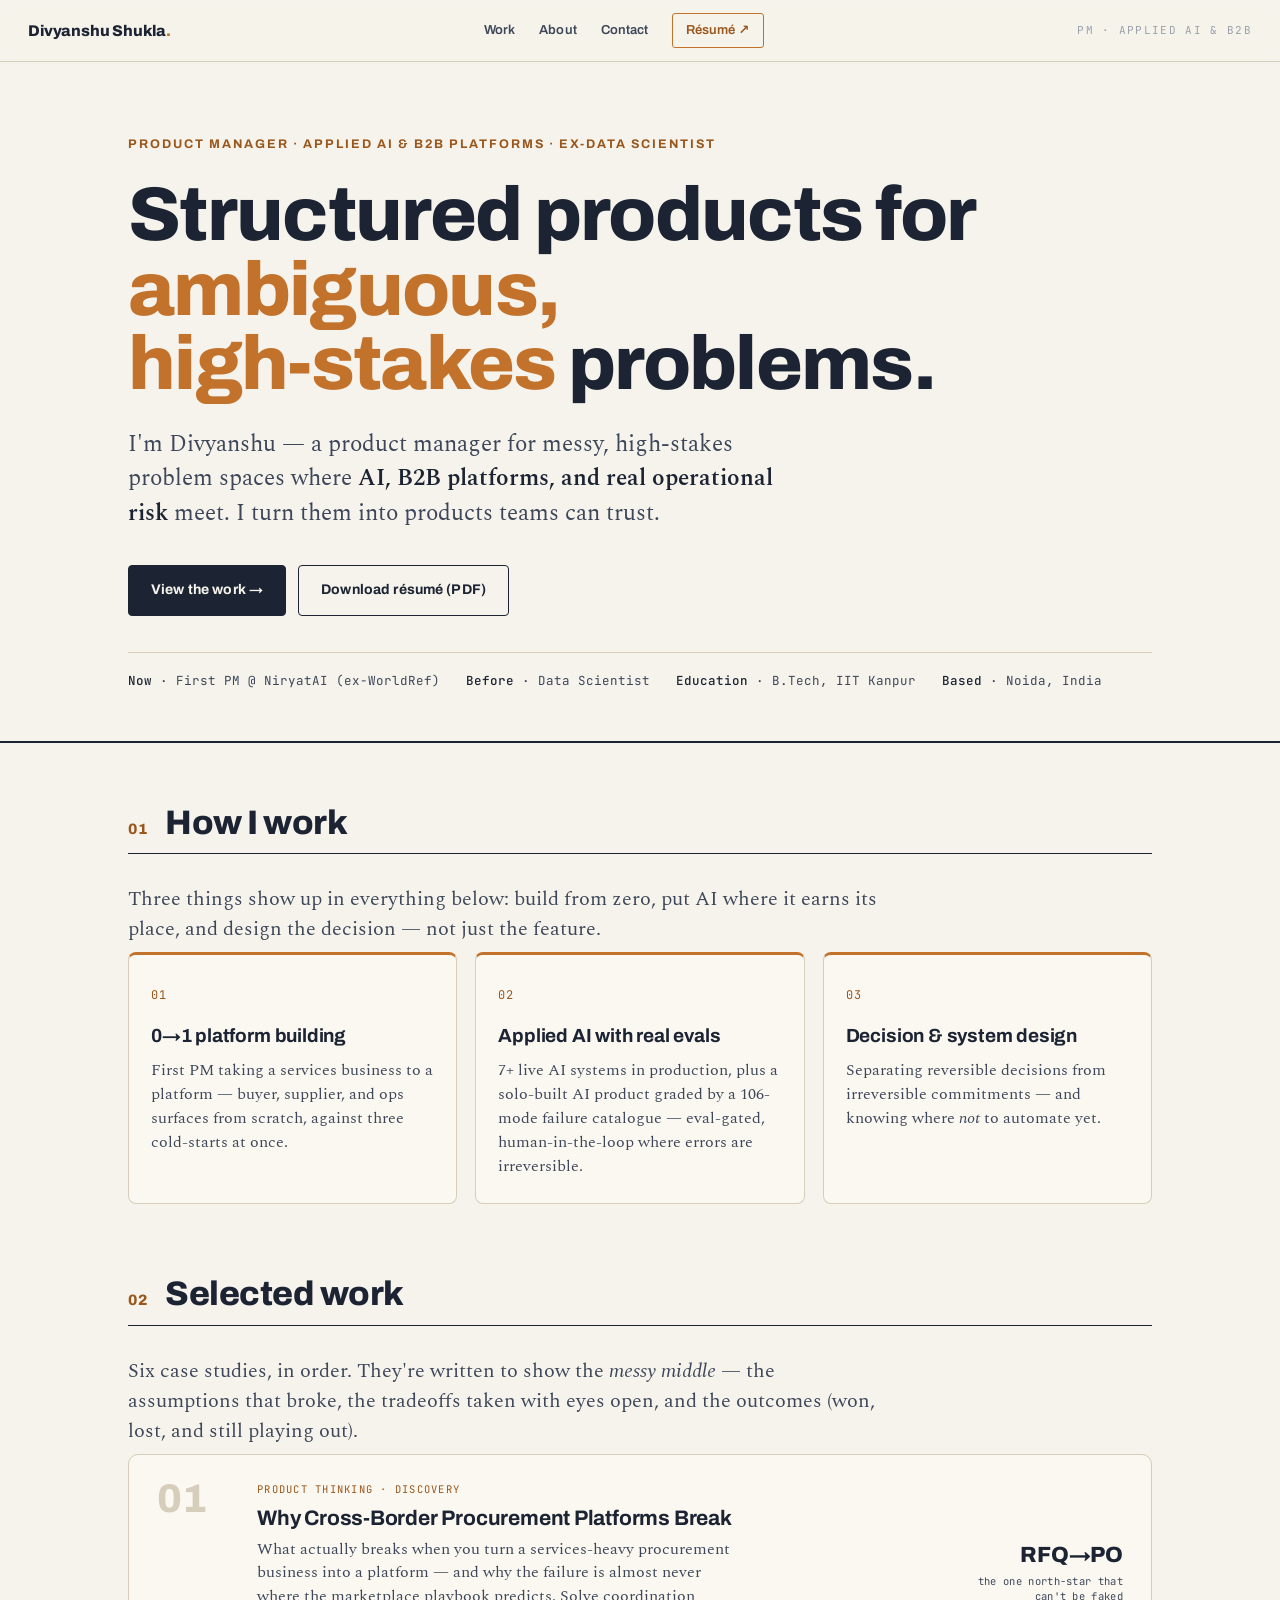
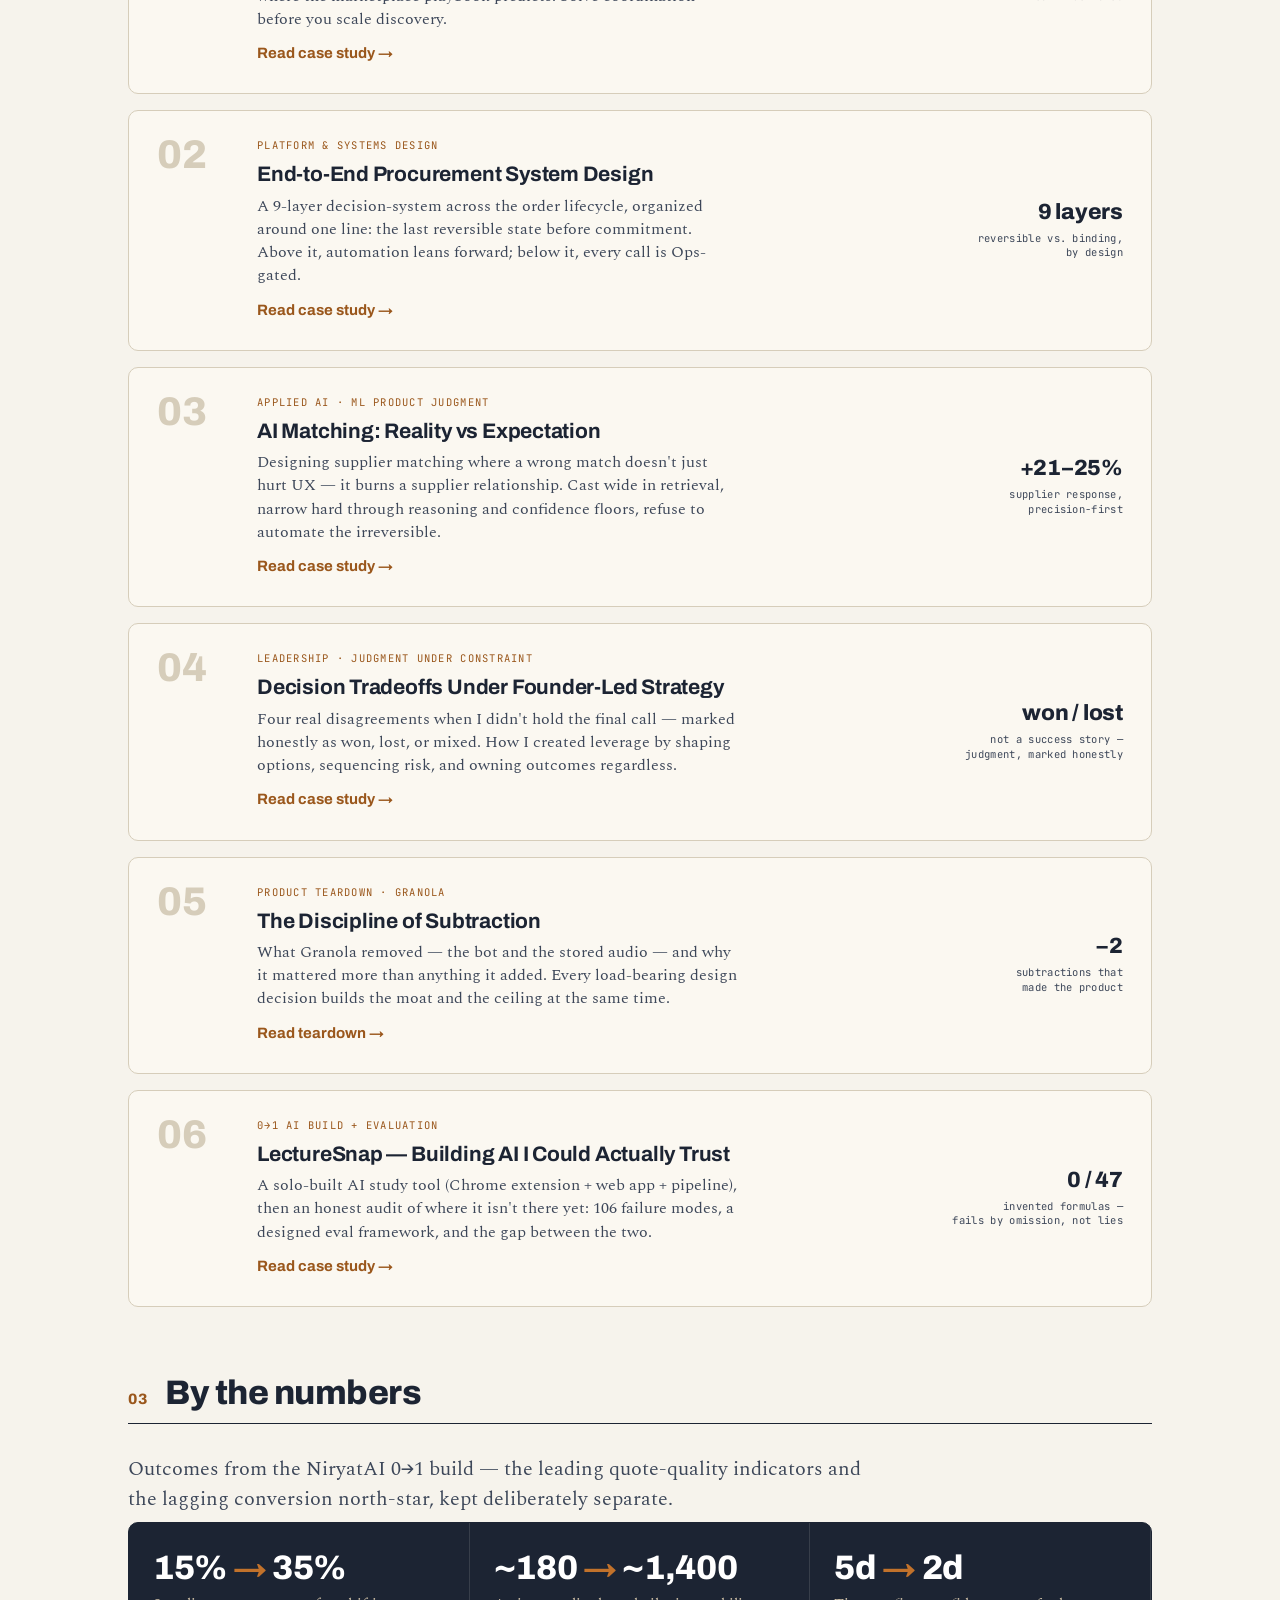
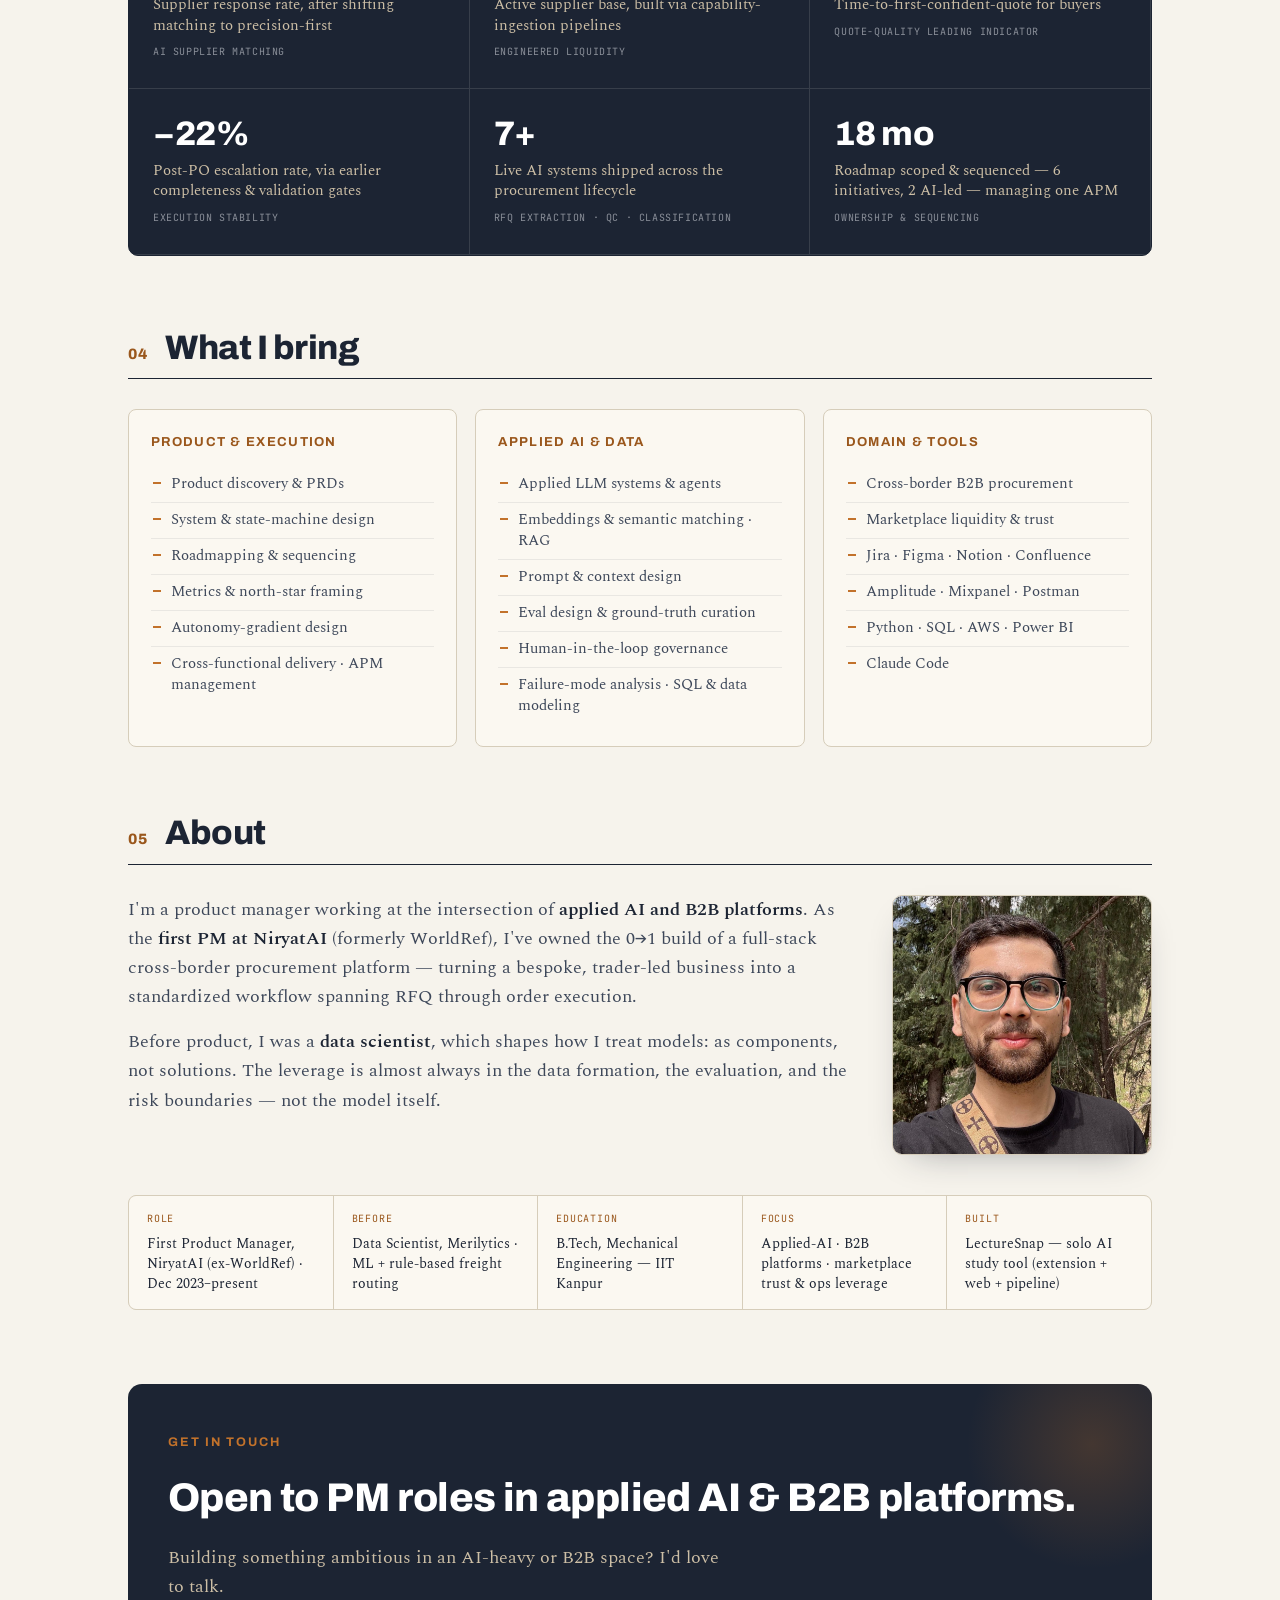
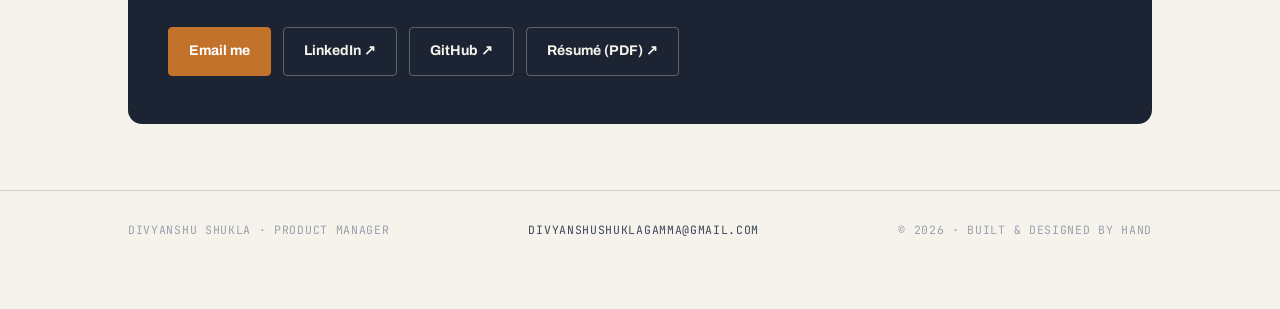
==== commit 4a35d741: "Revert "Tighten homepage and normalize artifact design system" This reverts commit 6b672005e699167e3" ====
--- a/index.html
+++ b/index.html
@@ -75,6 +75,14 @@
     margin:0;line-height:1.06}
   .lede{font-size:20px;color:var(--ink-soft);margin:0 0 8px;max-width:760px;line-height:1.5}
 
+  /* ---------- pillars ---------- */
+  .pillars{display:grid;grid-template-columns:repeat(3,1fr);gap:18px;margin:8px 0 4px}
+  .pillar{border:1px solid var(--line);border-top:3px solid var(--signal);border-radius:8px;
+    padding:24px 22px;background:#fbf8f1}
+  .pillar .pn{font-family:'JetBrains Mono',monospace;font-size:12px;color:var(--signal-deep);
+    letter-spacing:.08em}
+  .pillar h3{font-size:19px;font-weight:700;margin:12px 0 8px;letter-spacing:-.01em}
+  .pillar p{margin:0;font-size:15.5px;color:var(--ink-soft);line-height:1.55}
 
   /* ---------- work cards ---------- */
   .work{display:grid;gap:16px;margin-top:6px}
@@ -112,6 +120,17 @@
   .metric .src{font-family:'JetBrains Mono',monospace;font-size:10px;color:#8a8f99;
     letter-spacing:.06em;margin-top:8px;text-transform:uppercase}
 
+  /* ---------- competencies ---------- */
+  .comp{display:grid;grid-template-columns:repeat(3,1fr);gap:18px}
+  .comp .group{border:1px solid var(--line);border-radius:8px;padding:22px;background:#fbf8f1}
+  .comp .group h4{font-size:13px;font-weight:700;letter-spacing:.1em;text-transform:uppercase;
+    color:var(--signal-deep);margin:0 0 14px}
+  .comp ul{list-style:none;margin:0;padding:0}
+  .comp li{font-size:14.5px;color:var(--ink-soft);padding:7px 0 7px 20px;position:relative;
+    border-bottom:1px solid var(--line-2);line-height:1.45}
+  .comp li:last-child{border-bottom:none}
+  .comp li::before{content:"";position:absolute;left:2px;top:15px;width:8px;height:2px;
+    background:var(--signal)}
 
   /* ---------- about ---------- */
   .about-grid{display:grid;grid-template-columns:1fr 260px;gap:44px;align-items:start}
@@ -157,6 +176,7 @@
   @media (prefers-reduced-motion:reduce){.reveal{opacity:1;transform:none;transition:none}}
 
   @media(max-width:820px){
+    .pillars,.comp{grid-template-columns:1fr}
     .metrics{grid-template-columns:1fr 1fr}
     .about-grid{grid-template-columns:1fr;gap:24px;justify-items:center}
     .about{justify-self:stretch}
@@ -211,9 +231,32 @@
 
 <main class="wrap">
 
+<!-- ============ WHAT I DO ============ -->
+<section class="body reveal" id="approach">
+  <div class="sechead"><span class="secnum">01</span><h2>How I work</h2></div>
+  <p class="lede">Three things show up in everything below: build from zero, put AI where it earns its place, and design the decision — not just the feature.</p>
+  <div class="pillars">
+    <div class="pillar">
+      <span class="pn">01</span>
+      <h3>0→1 platform building</h3>
+      <p>First PM taking a services business to a platform — buyer, supplier, and ops surfaces from scratch, against three cold-starts at once.</p>
+    </div>
+    <div class="pillar">
+      <span class="pn">02</span>
+      <h3>Applied AI with real evals</h3>
+      <p>7+ live AI systems in production, plus a solo-built AI product graded by a 106-mode failure catalogue — eval-gated, human-in-the-loop where errors are irreversible.</p>
+    </div>
+    <div class="pillar">
+      <span class="pn">03</span>
+      <h3>Decision &amp; system design</h3>
+      <p>Separating reversible decisions from irreversible commitments — and knowing where <em>not</em> to automate yet.</p>
+    </div>
+  </div>
+</section>
+
 <!-- ============ SELECTED WORK ============ -->
 <section class="body reveal" id="work">
-  <div class="sechead"><span class="secnum">01</span><h2>Selected work</h2></div>
+  <div class="sechead"><span class="secnum">02</span><h2>Selected work</h2></div>
   <p class="lede">Six case studies, in order. They're written to show the <em>messy middle</em> — the assumptions that broke, the tradeoffs taken with eyes open, and the outcomes (won, lost, and still playing out).</p>
 
   <div class="work">
@@ -289,7 +332,7 @@
 
 <!-- ============ BY THE NUMBERS ============ -->
 <section class="body reveal" id="impact">
-  <div class="sechead"><span class="secnum">02</span><h2>By the numbers</h2></div>
+  <div class="sechead"><span class="secnum">03</span><h2>By the numbers</h2></div>
   <p class="lede">Outcomes from the NiryatAI 0→1 build — the leading quote-quality indicators and the lagging conversion north-star, kept deliberately separate.</p>
   <div class="metrics">
     <div class="metric"><div class="big">15% <span class="arr">→</span> 35%</div><div class="lbl">Supplier response rate, after shifting matching to precision-first</div><div class="src">AI supplier matching</div></div>
@@ -301,12 +344,53 @@
   </div>
 </section>
 
+<!-- ============ COMPETENCIES ============ -->
+<section class="body reveal" id="skills">
+  <div class="sechead"><span class="secnum">04</span><h2>What I bring</h2></div>
+  <div class="comp">
+    <div class="group">
+      <h4>Product &amp; execution</h4>
+      <ul>
+        <li>Product discovery &amp; PRDs</li>
+        <li>System &amp; state-machine design</li>
+        <li>Roadmapping &amp; sequencing</li>
+        <li>Metrics &amp; north-star framing</li>
+        <li>Autonomy-gradient design</li>
+        <li>Cross-functional delivery · APM management</li>
+      </ul>
+    </div>
+    <div class="group">
+      <h4>Applied AI &amp; data</h4>
+      <ul>
+        <li>Applied LLM systems &amp; agents</li>
+        <li>Embeddings &amp; semantic matching · RAG</li>
+        <li>Prompt &amp; context design</li>
+        <li>Eval design &amp; ground-truth curation</li>
+        <li>Human-in-the-loop governance</li>
+        <li>Failure-mode analysis · SQL &amp; data modeling</li>
+      </ul>
+    </div>
+    <div class="group">
+      <h4>Domain &amp; tools</h4>
+      <ul>
+        <li>Cross-border B2B procurement</li>
+        <li>Marketplace liquidity &amp; trust</li>
+        <li>Jira · Figma · Notion · Confluence</li>
+        <li>Amplitude · Mixpanel · Postman</li>
+        <li>Python · SQL · AWS · Power BI</li>
+        <li>Claude Code</li>
+      </ul>
+    </div>
+  </div>
+</section>
+
 <!-- ============ ABOUT ============ -->
 <section class="body reveal" id="about">
-  <div class="sechead"><span class="secnum">03</span><h2>About</h2></div>
+  <div class="sechead"><span class="secnum">05</span><h2>About</h2></div>
   <div class="about-grid">
     <div class="about">
-      <p>Before product, I was a <b>data scientist</b> — which shapes how I treat AI: models are components, not solutions. The leverage is almost always in data formation, evaluation design, and knowing where human judgment is irreplaceable.</p>
+      <p>I'm a product manager working at the intersection of <b>applied AI and B2B platforms</b>. As the <b>first PM at NiryatAI</b> (formerly WorldRef), I've owned the 0→1 build of a full-stack cross-border procurement platform — turning a bespoke, trader-led business into a standardized workflow spanning RFQ through order execution.</p>
+      <p>Before product, I was a <b>data scientist</b>, which shapes how I treat models: as components, not solutions. The leverage is almost always in the data formation, the evaluation, and the risk boundaries — not the model itself.</p>
     </div>
     <img class="portrait" src="assets/divyanshu-portrait.jpg" alt="Divyanshu Shukla" width="1000" height="1000" decoding="async">
   </div>
